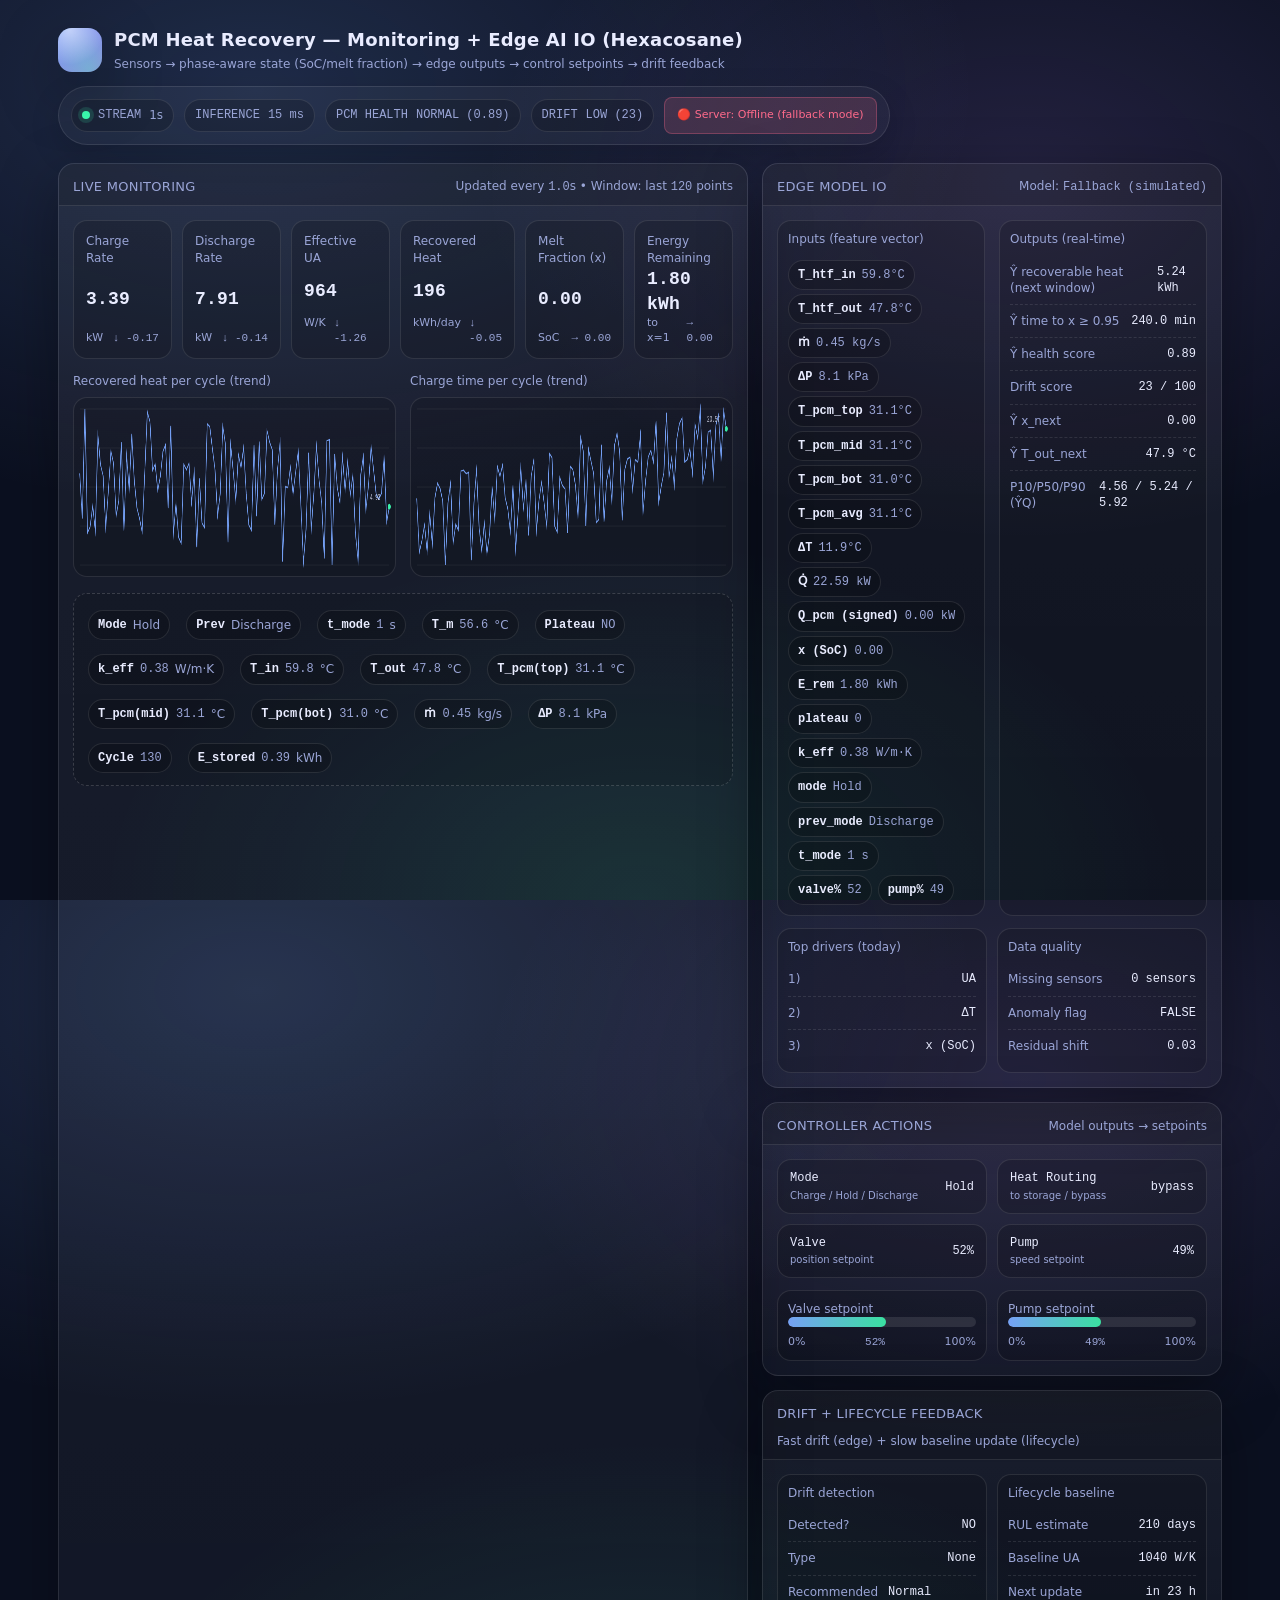
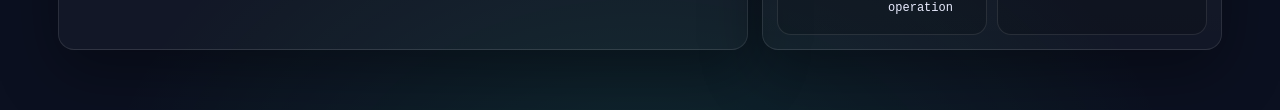
==== index.html @ 8e8ad0b4 "Fix bugs" ====
<!doctype html>
<html lang="en">
<head>
  <meta charset="utf-8" />
  <meta name="viewport" content="width=device-width,initial-scale=1" />
  <title>PCM Heat Recovery — Monitoring + Edge AI IO (Hexacosane)</title>
  <style>
    :root{
      --bg:#0b1020;
      --panel:#0f1733;
      --text:#e9ecff;
      --muted:#9aa5d6;
      --line:rgba(255,255,255,.10);
      --ok:#3cffb2;
      --warn:#ffd36a;
      --bad:#ff6a8b;
      --shadow:0 20px 60px rgba(0,0,0,.35);
      --radius:16px;
      --mono: ui-monospace, SFMono-Regular, Menlo, Monaco, Consolas, "Liberation Mono","Courier New", monospace;
      --sans: ui-sans-serif, system-ui, -apple-system, Segoe UI, Roboto, "Helvetica Neue", Arial, "Noto Sans", "Apple Color Emoji","Segoe UI Emoji";
    }
    *{box-sizing:border-box}
    html,body{height:100%}
    body{
      margin:0;
      font-family:var(--sans);
      background: radial-gradient(1200px 700px at 20% 10%, rgba(122,167,255,.18), transparent 60%),
                  radial-gradient(900px 600px at 80% 20%, rgba(181,139,255,.14), transparent 60%),
                  radial-gradient(900px 600px at 50% 100%, rgba(60,255,178,.10), transparent 60%),
                  var(--bg);
      color:var(--text);
      line-height:1.35;
    }
    .wrap{max-width:1200px;margin:0 auto;padding:28px 18px 60px}
    .topbar{
      display:flex;align-items:center;justify-content:space-between;gap:14px;flex-wrap:wrap;
      margin-bottom:18px;
    }
    .brand{display:flex;align-items:center;gap:12px}
    .logo{
      width:44px;height:44px;border-radius:14px;
      background: linear-gradient(145deg, rgba(122,167,255,.95), rgba(181,139,255,.85));
      box-shadow: var(--shadow);
      position:relative;overflow:hidden;
    }
    .logo:before{
      content:"";
      position:absolute;inset:-40%;
      background: radial-gradient(circle at 30% 30%, rgba(255,255,255,.55), transparent 45%),
                  radial-gradient(circle at 70% 70%, rgba(60,255,178,.35), transparent 55%);
      transform:rotate(18deg);
    }
    h1{margin:0;font-size:18px;letter-spacing:.2px}
    .subtitle{margin-top:3px;color:var(--muted);font-size:12px}
    .statusRow{
      display:flex;gap:10px;align-items:center;flex-wrap:wrap;
      background: rgba(255,255,255,.04);
      border:1px solid var(--line);
      border-radius:999px;
      padding:10px 12px;
      box-shadow: 0 10px 30px rgba(0,0,0,.15);
    }
    .pill{
      display:flex;align-items:center;gap:8px;
      padding:7px 10px;border-radius:999px;
      border:1px solid var(--line);
      background: rgba(0,0,0,.18);
      font-size:12px;color:var(--muted);
      white-space:nowrap;
    }
    .dot{width:8px;height:8px;border-radius:999px;background:var(--ok);box-shadow:0 0 0 4px rgba(60,255,178,.15)}
    .dot.warn{background:var(--warn);box-shadow:0 0 0 4px rgba(255,211,106,.15)}
    .dot.bad{background:var(--bad);box-shadow:0 0 0 4px rgba(255,106,139,.16)}
    .mono{font-family:var(--mono)}
    .grid{display:grid;grid-template-columns:1.2fr .8fr;gap:14px}
    @media (max-width:980px){.grid{grid-template-columns:1fr}}
    .card{
      border:1px solid var(--line);
      background: linear-gradient(180deg, rgba(255,255,255,.06), rgba(255,255,255,.03));
      border-radius: var(--radius);
      box-shadow: var(--shadow);
      overflow:hidden;
    }
    .cardHead{
      padding:14px 14px 10px;
      display:flex;justify-content:space-between;align-items:flex-end;gap:10px;flex-wrap:wrap;
      border-bottom:1px solid var(--line);
      background: rgba(0,0,0,.14);
    }
    .cardTitle{
      font-size:13px;color:var(--muted);letter-spacing:.3px;text-transform:uppercase;
    }
    .cardBody{padding:14px}
    .kpis{
      display:grid;
      grid-template-columns:repeat(6,1fr);
      gap:10px;
    }
    @media (max-width:1100px){
      .kpis{grid-template-columns:repeat(3,1fr)}
    }
    @media (max-width:560px){
      .kpis{grid-template-columns:repeat(2,1fr)}
    }
    .kpi{
      border:1px solid var(--line);
      background: rgba(0,0,0,.16);
      border-radius:14px;
      padding:12px;
      min-height:78px;
      display:flex;flex-direction:column;justify-content:space-between;
    }
    .kpi .label{font-size:12px;color:var(--muted)}
    .kpi .value{font-size:18px;font-weight:700;letter-spacing:.2px}
    .kpi .meta{font-size:11px;color:var(--muted);display:flex;justify-content:space-between;gap:8px}
    .row2{display:grid;grid-template-columns:1fr 1fr;gap:14px;margin-top:14px}
    @media (max-width:980px){.row2{grid-template-columns:1fr}}
    .rightCol{display:grid;gap:14px}
    .ioGrid{display:grid;grid-template-columns:1fr 1fr;gap:14px}
    @media (max-width:980px){.ioGrid{grid-template-columns:1fr}}
    .tag{
      display:inline-flex;align-items:center;gap:6px;
      padding:6px 9px;border-radius:999px;
      border:1px solid rgba(255,255,255,.10);
      background: rgba(0,0,0,.18);
      color:var(--muted);
      font-size:12px;
      margin:4px 6px 0 0;
      white-space:nowrap;
    }
    .tag b{color:var(--text);font-weight:700}
    .barWrap{
      border:1px solid rgba(255,255,255,.10);
      background: rgba(0,0,0,.16);
      border-radius:14px;
      padding:10px;
    }
    .mini{font-size:12px;color:var(--muted)}
    .kv{
      display:flex;justify-content:space-between;gap:10px;
      padding:8px 0;border-bottom:1px dashed rgba(255,255,255,.10);
      font-size:12px;
    }
    .kv:last-child{border-bottom:none}
    .kv .k{color:var(--muted)}
    .kv .v{font-family:var(--mono)}
    .actions{display:grid;grid-template-columns:repeat(2,1fr);gap:10px}
    .btn{
      display:flex;align-items:center;justify-content:space-between;gap:10px;
      padding:10px 12px;
      border-radius:14px;
      border:1px solid var(--line);
      background: rgba(0,0,0,.18);
      color:var(--text);
      font-size:12px;
      cursor:pointer;
      user-select:none;
      transition: transform .08s ease, border-color .08s ease, background .08s ease;
    }
    .btn:hover{transform: translateY(-1px); border-color: rgba(255,255,255,.16); background: rgba(255,255,255,.04)}
    .btn small{color:var(--muted)}
    .split{display:grid;grid-template-columns:1fr 1fr;gap:10px}
    .bar{
      height:10px;border-radius:999px;
      background: rgba(255,255,255,.10);
      overflow:hidden;
      position:relative;
    }
    .bar > i{
      display:block;height:100%;
      width:50%;
      background: linear-gradient(90deg, rgba(122,167,255,.95), rgba(60,255,178,.85));
      border-radius:999px;
    }
    .barMeta{
      display:flex;justify-content:space-between;gap:8px;
      margin-top:8px;
      font-size:11px;color:var(--muted);
    }
    canvas{
      width:100%;
      height:180px;
      display:block;
      border-radius:14px;
      border:1px solid rgba(255,255,255,.10);
      background: rgba(0,0,0,.14);
    }
    .footerNote{
      margin-top:16px;color:rgba(233,236,255,.75);font-size:12px;
      border:1px dashed rgba(255,255,255,.16);
      background: rgba(0,0,0,.10);
      padding:12px 14px;border-radius:14px;
    }
    .serverStatus {
      padding: 10px 12px;
      border-radius: 8px;
      border: 1px solid var(--line);
      background: rgba(0,0,0,.18);
      font-size: 11px;
      color: var(--muted);
    }
    .serverStatus.offline { background: rgba(255,106,139,.15); border-color: rgba(255,106,139,.3); color: var(--bad); }
    .serverStatus.online { background: rgba(60,255,178,.15); border-color: rgba(60,255,178,.3); color: var(--ok); }
  </style>
</head>
<body>
  <div class="wrap">

    <div class="topbar">
      <div class="brand">
        <div class="logo" aria-hidden="true"></div>
        <div>
          <h1>PCM Heat Recovery — Monitoring + Edge AI IO (Hexacosane)</h1>
          <div class="subtitle">Sensors → phase-aware state (SoC/melt fraction) → edge outputs → control setpoints → drift feedback</div>
        </div>
      </div>

      <div class="statusRow" role="status" aria-live="polite">
        <div class="pill"><span id="hbDot" class="dot"></span><span class="mono">STREAM</span> <span id="hbText">1s</span></div>
        <div class="pill"><span class="mono">INFERENCE</span> <span id="latency" class="mono">—</span></div>
        <div class="pill"><span class="mono">PCM HEALTH</span> <span id="healthLabel" class="mono">—</span></div>
        <div class="pill"><span class="mono">DRIFT</span> <span id="driftLabel" class="mono">—</span></div>
        <div id="serverStatusPill" class="serverStatus offline">🔴 Server: Offline</div>
      </div>
    </div>

    <div class="grid">

      <!-- LEFT -->
      <div class="card">
        <div class="cardHead">
          <div><div class="cardTitle">Live Monitoring</div></div>
          <div class="mini">Updated every <span class="mono" id="tick">1.0</span>s • Window: last <span class="mono" id="windowN">120</span> points</div>
        </div>

        <div class="cardBody">
          <div class="kpis">
            <div class="kpi">
              <div class="label">Charge Rate</div>
              <div class="value"><span id="chargeRate" class="mono">—</span></div>
              <div class="meta"><span>kW</span><span id="chargeTrend" class="mono">—</span></div>
            </div>
            <div class="kpi">
              <div class="label">Discharge Rate</div>
              <div class="value"><span id="dischargeRate" class="mono">—</span></div>
              <div class="meta"><span>kW</span><span id="dischargeTrend" class="mono">—</span></div>
            </div>
            <div class="kpi">
              <div class="label">Effective UA</div>
              <div class="value"><span id="ua" class="mono">—</span></div>
              <div class="meta"><span>W/K</span><span id="uaTrend" class="mono">—</span></div>
            </div>
            <div class="kpi">
              <div class="label">Recovered Heat</div>
              <div class="value"><span id="recovered" class="mono">—</span></div>
              <div class="meta"><span>kWh/day</span><span id="recTrend" class="mono">—</span></div>
            </div>
            <div class="kpi">
              <div class="label">Melt Fraction (x)</div>
              <div class="value"><span id="meltFrac" class="mono">—</span></div>
              <div class="meta"><span>SoC</span><span id="xTrend" class="mono">—</span></div>
            </div>
            <div class="kpi">
              <div class="label">Energy Remaining</div>
              <div class="value"><span id="Erem" class="mono">—</span></div>
              <div class="meta"><span>to x=1</span><span id="EremTrend" class="mono">—</span></div>
            </div>
          </div>

          <div class="row2">
            <div>
              <div class="mini" style="margin-bottom:8px;">Recovered heat per cycle (trend)</div>
              <canvas id="chartRecovered" width="900" height="260"></canvas>
            </div>
            <div>
              <div class="mini" style="margin-bottom:8px;">Charge time per cycle (trend)</div>
              <canvas id="chartChargeTime" width="900" height="260"></canvas>
            </div>
          </div>

          <div class="footerNote">
            <div style="display:flex;gap:10px;flex-wrap:wrap;align-items:center;">
              <span class="tag"><b class="mono">Mode</b> <span id="mode">Charge</span></span>
              <span class="tag"><b class="mono">Prev</b> <span id="prevMode">—</span></span>
              <span class="tag"><b class="mono">t_mode</b> <span id="timeInMode" class="mono">—</span>s</span>

              <span class="tag"><b class="mono">T_m</b> <span id="Tm" class="mono">56.6</span>°C</span>
              <span class="tag"><b class="mono">Plateau</b> <span id="plateau" class="mono">—</span></span>
              <span class="tag"><b class="mono">k_eff</b> <span id="keff" class="mono">—</span> W/m·K</span>

              <span class="tag"><b class="mono">T_in</b> <span id="Tin" class="mono">—</span>°C</span>
              <span class="tag"><b class="mono">T_out</b> <span id="Tout" class="mono">—</span>°C</span>
              <span class="tag"><b class="mono">T_pcm(top)</b> <span id="TpcmTop" class="mono">—</span>°C</span>
              <span class="tag"><b class="mono">T_pcm(mid)</b> <span id="TpcmMid" class="mono">—</span>°C</span>
              <span class="tag"><b class="mono">T_pcm(bot)</b> <span id="TpcmBot" class="mono">—</span>°C</span>
              <span class="tag"><b class="mono">ṁ</b> <span id="flow" class="mono">—</span> kg/s</span>
              <span class="tag"><b class="mono">ΔP</b> <span id="dp" class="mono">—</span> kPa</span>
              <span class="tag"><b class="mono">Cycle</b> <span id="cycle" class="mono">—</span></span>
              <span class="tag"><b class="mono">E_stored</b> <span id="Estored" class="mono">—</span> kWh</span>
            </div>
          </div>
        </div>
      </div>

      <!-- RIGHT -->
      <div class="rightCol">

        <div class="card">
          <div class="cardHead">
            <div class="cardTitle">Edge Model IO</div>
            <div class="mini">Model: <span class="mono" id="modelName">Loading...</span></div>
          </div>

          <div class="cardBody">
            <div class="ioGrid">
              <div class="barWrap">
                <div class="mini" style="margin-bottom:8px;">Inputs (feature vector)</div>
                <div id="featureTags"></div>
              </div>

              <div class="barWrap">
                <div class="mini" style="margin-bottom:8px;">Outputs (real-time)</div>
                <div class="kv"><span class="k">Ŷ recoverable heat (next window)</span><span id="yQ" class="v">—</span></div>
                <div class="kv"><span class="k">Ŷ time to x ≥ 0.95</span><span id="yTcharge" class="v">—</span></div>
                <div class="kv"><span class="k">Ŷ health score</span><span id="yHealth" class="v">—</span></div>
                <div class="kv"><span class="k">Drift score</span><span id="driftScore" class="v">—</span></div>
                <div class="kv"><span class="k">Ŷ x_next</span><span id="xNext" class="v">—</span></div>
                <div class="kv"><span class="k">Ŷ T_out_next</span><span id="ToutNext" class="v">—</span></div>
                <div class="kv"><span class="k">P10/P50/P90 (ŶQ)</span><span id="qBands" class="v">—</span></div>
              </div>
            </div>

            <div style="margin-top:12px" class="split">
              <div class="barWrap">
                <div class="mini" style="margin-bottom:8px;">Top drivers (today)</div>
                <div class="kv"><span class="k">1)</span><span id="imp1" class="v">—</span></div>
                <div class="kv"><span class="k">2)</span><span id="imp2" class="v">—</span></div>
                <div class="kv"><span class="k">3)</span><span id="imp3" class="v">—</span></div>
              </div>
              <div class="barWrap">
                <div class="mini" style="margin-bottom:8px;">Data quality</div>
                <div class="kv"><span class="k">Missing sensors</span><span id="missing" class="v">—</span></div>
                <div class="kv"><span class="k">Anomaly flag</span><span id="anomaly" class="v">—</span></div>
                <div class="kv"><span class="k">Residual shift</span><span id="resShift" class="v">—</span></div>
              </div>
            </div>
          </div>
        </div>

        <div class="card">
          <div class="cardHead">
            <div class="cardTitle">Controller Actions</div>
            <div class="mini">Model outputs → setpoints</div>
          </div>
          <div class="cardBody">
            <div class="actions">
              <div class="btn" id="btnMode">
                <div><div class="mono">Mode</div><small>Charge / Hold / Discharge</small></div>
                <div class="mono" id="modeBtnVal">Charge</div>
              </div>
              <div class="btn" id="btnRoute">
                <div><div class="mono">Heat Routing</div><small>to storage / bypass</small></div>
                <div class="mono" id="routeVal">to_storage</div>
              </div>
              <div class="btn" id="btnValve">
                <div><div class="mono">Valve</div><small>position setpoint</small></div>
                <div class="mono" id="valveVal">—</div>
              </div>
              <div class="btn" id="btnPump">
                <div><div class="mono">Pump</div><small>speed setpoint</small></div>
                <div class="mono" id="pumpVal">—</div>
              </div>
            </div>

            <div style="margin-top:12px" class="split">
              <div class="barWrap">
                <div class="mini">Valve setpoint</div>
                <div class="bar" aria-label="Valve setpoint"><i id="valveBar"></i></div>
                <div class="barMeta"><span>0%</span><span class="mono" id="valvePct">—</span><span>100%</span></div>
              </div>
              <div class="barWrap">
                <div class="mini">Pump setpoint</div>
                <div class="bar" aria-label="Pump setpoint"><i id="pumpBar"></i></div>
                <div class="barMeta"><span>0%</span><span class="mono" id="pumpPct">—</span><span>100%</span></div>
              </div>
            </div>
          </div>
        </div>

        <div class="card">
          <div class="cardHead">
            <div class="cardTitle">Drift + Lifecycle Feedback</div>
            <div class="mini">Fast drift (edge) + slow baseline update (lifecycle)</div>
          </div>
          <div class="cardBody">
            <div class="split">
              <div class="barWrap">
                <div class="mini" style="margin-bottom:8px;">Drift detection</div>
                <div class="kv"><span class="k">Detected?</span><span id="driftYesNo" class="v">—</span></div>
                <div class="kv"><span class="k">Type</span><span id="driftType" class="v">—</span></div>
                <div class="kv"><span class="k">Recommended</span><span id="driftRec" class="v">—</span></div>
              </div>
              <div class="barWrap">
                <div class="mini" style="margin-bottom:8px;">Lifecycle baseline</div>
                <div class="kv"><span class="k">RUL estimate</span><span id="rul" class="v">—</span></div>
                <div class="kv"><span class="k">Baseline UA</span><span id="uaBase" class="v">—</span></div>
                <div class="kv"><span class="k">Next update</span><span id="nextUpdate" class="v">—</span></div>
              </div>
            </div>
          </div>
        </div>

      </div>

    </div>
  </div>

  <script>
    const $ = (id) => document.getElementById(id);
    const clamp = (x,a,b)=>Math.max(a,Math.min(b,x));
    const fmt = (x, d=2) => (Number.isFinite(x) ? x.toFixed(d) : "—");
    const pick = (arr)=>arr[Math.floor(Math.random()*arr.length)];

    // =========================================================================
    // ML SERVER CONFIGURATION
    // =========================================================================
  const ML_SERVER = {
  url: "https://heathackers.onrender.com",
  endpoint: "/predict",
  timeout: 5000,
  online: false,
  modelName: "RandomForest"
};


    let FEATURE_ORDER = null;

    async function loadFeatureOrder(){
    const r = await fetch(`${ML_SERVER.url}/config`);
    if(!r.ok) throw new Error(`Config HTTP ${r.status}`);
    const cfg = await r.json();
    FEATURE_ORDER = cfg.feature_order;   
    // optional: store model name
    if(cfg.model_type) ML_SERVER.modelName = cfg.model_type;
    return FEATURE_ORDER;
  }


    // =========================================================================
    // HEXACOSANE CONSTANTS & STATE
    // =========================================================================
    const PCM = {
      Tm_C: 56.6,
      L_kJkg: 166.6,
      Cp_s_kJkgK: 1.80,
      Cp_l_kJkgK: 2.37,
      rho_kgm3: 779,
      k_s: 0.38,
      k_l: 0.26,
      Tref_C: 25.0
    };

    const PCM_VOLUME_M3 = 0.05;
    const PCM_MASS_KG = PCM_VOLUME_M3 * PCM.rho_kgm3;

    let E_stored_kJ = 0;
    let lastPrediction = null;

    const N = 120;
    const bufRecovered = [];
    const bufChargeTime = [];
    const bufX = [];
    const bufErem = [];
    const WINDOW_SEC = 60;

    const state = {
      t: 0,
      dt: 1.0,
      cycle: 128,
      mode: "Charge",
      prevMode: "Charge",
      timeInMode: 0,
      route: "to_storage",

      // raw sensors
      Tin: 52,
      Tout: 44,
      flow: 0.42,
      dp: 7.2,

      TpcmTop: 47,
      TpcmMid: 47,
      TpcmBot: 47,

      // monitoring
      chargeRate: 18,
      dischargeRate: 14,
      UA: 980,
      recoveredDay: 142,
      chargeTime: 21.5,
      recPerCycle: 4.2,

      // lifecycle
      UA_base: 1040,
      RUL_days: 210,

      // control
      valve: 62,
      pump: 58
    };

    let degradation = 0.0;

    // =========================================================================
    // PROCESS SIMULATION
    // =========================================================================
    function stepProcess(){
      state.t += state.dt;
      state.timeInMode += state.dt;

      if(state.t % 60 === 0){
        state.prevMode = state.mode;
        state.mode = pick(["Charge","Charge","Charge","Hold","Discharge"]);
        state.route = (state.mode==="Hold") ? "bypass" : "to_storage";
        state.timeInMode = 0;
        state.cycle += 1;
      }

      degradation += 0.0008 + (Math.random()<0.02 ? 0.01 : 0);
      degradation = clamp(degradation, 0, 0.85);

      const ambient = 28 + 1.2*Math.sin(state.t/90);
      const load = 0.6 + 0.25*Math.sin(state.t/40) + 0.08*(Math.random()-0.5);

      state.flow = clamp(0.35 + 0.15*load + 0.03*(Math.random()-0.5), 0.2, 0.75);
      state.dp = clamp(6.5 + 9.0*degradation + 2.0*(Math.random()-0.5), 4, 22);

      const UA_true = clamp(state.UA_base*(1 - 0.55*degradation) + 30*(Math.random()-0.5), 320, 1200);
      state.UA = UA_true;

      const heatIn = 55 + 7*load;
      const effectiveness = clamp((UA_true/1200) * (0.55 + 0.35*(state.flow/0.7)), 0.15, 0.92);

      state.Tin  = clamp(heatIn + 0.7*(Math.random()-0.5), 35, 72);
      state.Tout = clamp(state.Tin - (6 + 10*effectiveness) + 0.8*(Math.random()-0.5), 20, state.Tin-0.3);

      const targetTop = (state.mode==="Charge") ? (state.Tin - 1.2) :
                        (state.mode==="Discharge") ? (state.Tout + 2.0) :
                        ambient;

      const targetBot = (state.mode==="Charge") ? (state.Tin - 3.2) :
                        (state.mode==="Discharge") ? (state.Tout + 3.0) :
                        ambient;

      const targetMid = 0.5*(targetTop + targetBot);
      const strat = 0.10 + 0.06*(Math.random());

      state.TpcmTop = clamp(state.TpcmTop + strat*(targetTop - state.TpcmTop) + 0.10*(Math.random()-0.5), ambient, 65);
      state.TpcmMid = clamp(state.TpcmMid + (strat*0.9)*(targetMid - state.TpcmMid) + 0.10*(Math.random()-0.5), ambient, 65);
      state.TpcmBot = clamp(state.TpcmBot + (strat*0.8)*(targetBot - state.TpcmBot) + 0.10*(Math.random()-0.5), ambient, 65);

      const dT = state.Tin - state.Tout;
      const Qdot = state.flow * 4.18 * dT;
      const modeSign = (state.mode==="Charge") ? +1 : (state.mode==="Discharge") ? -1 : 0;
      const Qpcm_kW = modeSign * Qdot * (state.route==="to_storage" ? 1 : 0.15);
      const Qloss_kW = 0.00008 * E_stored_kJ;

      E_stored_kJ += (Qpcm_kW - Qloss_kW) * state.dt;
      E_stored_kJ = Math.max(0, E_stored_kJ);

      const Esens_s_kJ = PCM_MASS_KG * PCM.Cp_s_kJkgK * (PCM.Tm_C - PCM.Tref_C);
      const Efull_kJ = Esens_s_kJ + PCM_MASS_KG * PCM.L_kJkg;
      E_stored_kJ = clamp(E_stored_kJ, 0, Efull_kJ);

      const chargeBias = (state.mode==="Charge") ? 1 : (state.mode==="Discharge") ? 0.65 : 0.15;
      state.chargeRate = clamp(Qdot * chargeBias, 0, 40);
      state.dischargeRate = clamp(Qdot * (state.mode==="Discharge" ? 1 : 0.35), 0, 40);

      state.chargeTime = clamp(18 + 18*degradation + 2.5*(Math.random()-0.5), 12, 60);
      state.recPerCycle = clamp(5.1*(1 - 0.35*degradation) + 0.6*(Math.random()-0.5), 1.0, 6.0);
      state.recoveredDay = clamp(120 + 70*(1 - 0.25*degradation) + 8*Math.sin(state.t/75), 60, 220);

      bufRecovered.push(state.recPerCycle);
      bufChargeTime.push(state.chargeTime);
      if(bufRecovered.length > N) bufRecovered.shift();
      if(bufChargeTime.length > N) bufChargeTime.shift();

      let x = (E_stored_kJ - Esens_s_kJ) / (PCM_MASS_KG * PCM.L_kJkg);
      x = clamp(x, 0, 1);

      const Erem_kJ = PCM_MASS_KG * PCM.L_kJkg * (1 - x);
      const Erem_kWh = Erem_kJ / 3600;

      bufX.push(x);
      bufErem.push(Erem_kWh);
      if(bufX.length > N) bufX.shift();
      if(bufErem.length > N) bufErem.shift();
    }

    // =========================================================================
    // BUILD FEATURE VECTOR (NAMED)
    // =========================================================================
    function buildFeatureVector(){
      const TpcmAvg = (state.TpcmTop + state.TpcmMid + state.TpcmBot) / 3;
      const dT = state.Tin - state.Tout;
      const Qdot = state.flow * 4.18 * dT;
      const modeSign = (state.mode==="Charge") ? +1 : (state.mode==="Discharge") ? -1 : 0;
      const Qpcm_kW = modeSign * Qdot * (state.route==="to_storage" ? 1 : 0.15);

      const Esens_s_kJ = PCM_MASS_KG * PCM.Cp_s_kJkgK * (PCM.Tm_C - PCM.Tref_C);
      let x = (E_stored_kJ - Esens_s_kJ) / (PCM_MASS_KG * PCM.L_kJkg);
      x = clamp(x, 0, 1);

      const Erem_kJ = PCM_MASS_KG * PCM.L_kJkg * (1 - x);
      const Erem_kWh = Erem_kJ / 3600;

      const plateauFlag = Math.abs(TpcmAvg - PCM.Tm_C) < 0.6 ? 1.0 : 0.0;
      const keff = x*PCM.k_l + (1-x)*PCM.k_s;

      // NOTE: Qdot_lag* here are still mocky because original sim doesn't store Qdot history.
      // If you want them physically correct, add a bufQdot[] and use it.
      const features = {
        Tin: state.Tin,
        Tout: state.Tout,
        mdot: state.flow,
        dp: state.dp,
        Tpcm_top: state.TpcmTop,
        Tpcm_mid: state.TpcmMid,
        Tpcm_bot: state.TpcmBot,
        Tpcm_avg: TpcmAvg,
        dT: dT,
        Qdot: Qdot,
        Qpcm_signed: Qpcm_kW,
        melt_fraction_x: x,
        Erem_kWh: Erem_kWh,
        plateauFlag: plateauFlag,
        keff: keff,
        mode_charge: (state.mode === "Charge") ? 1.0 : 0.0,
        mode_discharge: (state.mode === "Discharge") ? 1.0 : 0.0,
        mode_hold: (state.mode === "Hold") ? 1.0 : 0.0,
        prevMode_charge: (state.prevMode === "Charge") ? 1.0 : 0.0,
        prevMode_discharge: (state.prevMode === "Discharge") ? 1.0 : 0.0,
        prevMode_hold: (state.prevMode === "Hold") ? 1.0 : 0.0,
        timeInMode: state.timeInMode,
        valvePct: state.valve,
        pumpPct: state.pump,
        bypassFrac: (state.route === "bypass") ? 0.9 : 0.1,
        Qdot_lag1: bufRecovered.length >= 1 ? bufRecovered[bufRecovered.length-1]*0.5 : 0,
        Qdot_lag2: bufRecovered.length >= 2 ? bufRecovered[bufRecovered.length-2]*0.5 : 0,
        Qdot_lag3: bufRecovered.length >= 3 ? bufRecovered[bufRecovered.length-3]*0.5 : 0,
        melt_fraction_x_lag1: bufX.length >= 1 ? bufX[bufX.length-1] : 0,
        melt_fraction_x_lag2: bufX.length >= 2 ? bufX[bufX.length-2] : 0,
        melt_fraction_x_lag3: bufX.length >= 3 ? bufX[bufX.length-3] : 0,
        Tin_lag1: state.Tin + (Math.random()-0.5)*0.5,
        Tin_lag2: state.Tin + (Math.random()-0.5)*1.0,
        Tin_lag3: state.Tin + (Math.random()-0.5)*1.5,
        TpcmAvg_lag1: TpcmAvg + (Math.random()-0.5)*0.3,
        TpcmAvg_lag2: TpcmAvg + (Math.random()-0.5)*0.6,
        TpcmAvg_lag3: TpcmAvg + (Math.random()-0.5)*0.9,
      };

      return features;
    }

    // =========================================================================
    // SERVER CALLS
    // =========================================================================
    async function callMLServer(){
      if(!ML_SERVER.online) return null;

      try {
        if(!FEATURE_ORDER) await loadFeatureOrder();

        const named = buildFeatureVector();

        const response = await Promise.race([
          fetch(`${ML_SERVER.url}${ML_SERVER.endpoint}`, {
            method: 'POST',
            headers: { 'Content-Type': 'application/json' },
            body: JSON.stringify(named) // ✅ send named features, matches PredictRequest
          }),
          new Promise((_, reject) => setTimeout(() => reject(new Error('Timeout')), ML_SERVER.timeout))
        ]);

        if(!response.ok) throw new Error(`HTTP ${response.status}`);
        return await response.json();

      } catch(err) {
        console.warn('ML Server error:', err.message);
        return null;
      }
    }


    async function checkServerHealth(){
      try {
        const response = await Promise.race([
          fetch(`${ML_SERVER.url}/health`),
          new Promise((_, reject) => setTimeout(() => reject(new Error('Timeout')), 2000))
        ]);

        if(response.ok) {
          const data = await response.json();
          ML_SERVER.online = true;
          ML_SERVER.modelName = data.model || 'unknown'; 
          updateServerStatus(true);
          return true;
        }
      } catch(err) {
        ML_SERVER.online = false;
        updateServerStatus(false);
      }
      return false;
    }

    function updateServerStatus(online){
      const pill = $("serverStatusPill");
      const modelEl = $("modelName");

      if(online) {
        pill.className = "serverStatus online";
        pill.textContent = `🟢 Server: Online (${ML_SERVER.modelName})`;
        modelEl.textContent = ML_SERVER.modelName;
      } else {
        pill.className = "serverStatus offline";
        pill.textContent = "🔴 Server: Offline (fallback mode)";
        modelEl.textContent = "Fallback (simulated)";
      }
    }

    // =========================================================================
    // EDGE MODEL FALLBACK (LOCAL)
    // =========================================================================
    function edgeModelInferLocal(){
      const dT = state.Tin - state.Tout;
      const Qdot = state.flow * 4.18 * dT;
      const modeSign = (state.mode==="Charge") ? +1 : (state.mode==="Discharge") ? -1 : 0;
      const Qpcm_kW = modeSign * Qdot * (state.route==="to_storage" ? 1 : 0.15);

      const Esens_s_kJ = PCM_MASS_KG * PCM.Cp_s_kJkgK * (PCM.Tm_C - PCM.Tref_C);
      let x = (E_stored_kJ - Esens_s_kJ) / (PCM_MASS_KG * PCM.L_kJkg);
      x = clamp(x, 0, 1);

      const Erem_kJ = PCM_MASS_KG * PCM.L_kJkg * (1 - x);
      const Erem_kWh = Erem_kJ / 3600;

      const TpcmAvg = (state.TpcmTop + state.TpcmMid + state.TpcmBot) / 3;
      const plateauFlag = Math.abs(TpcmAvg - PCM.Tm_C) < 0.6;
      const keff = x*PCM.k_l + (1-x)*PCM.k_s;

      const w = Math.min(60, bufChargeTime.length);
      const avgChargeTime = bufChargeTime.slice(-w).reduce((a,b)=>a+b,0) / Math.max(1,w);
      const avgRec = bufRecovered.slice(-w).reduce((a,b)=>a+b,0) / Math.max(1,w);

      const yQ = clamp(0.50*Math.max(Qpcm_kW,0) + 0.75*avgRec + 0.02*(state.UA/10) - 3.8*degradation, 0, 30);

      const target = 0.95;
      const xGap = Math.max(0, target - x);
      const chargePower_kW = Math.max(Qpcm_kW, 0.05);
      const kWhNeeded = (PCM_MASS_KG * PCM.L_kJkg * xGap) / 3600;
      const yTcharge_min = clamp((kWhNeeded / chargePower_kW) * 60, 0, 240);

      const yHealth = clamp(1.02 - 0.9*degradation - (state.dp-6)/80, 0.05, 0.99);

      const sigma = clamp((1 - yHealth) * 3.0 + (plateauFlag ? 0.8 : 0.2), 0.4, 4.0);
      const p10 = clamp(yQ - 1.28*sigma, 0, 30);
      const p50 = yQ;
      const p90 = clamp(yQ + 1.28*sigma, 0, 30);

      const residualShift = clamp((avgChargeTime - 22)/25 + (state.UA_base - state.UA)/600, -0.4, 1.4);
      const driftScore = clamp(100*(0.15 + 0.65*degradation + 0.20*clamp(residualShift,0,1)), 0, 100);

      const driftDetected = driftScore > 55;
      let driftType = "None";
      if(driftDetected) driftType = (state.dp > 14) ? "Fouling-like" : "Degradation-like";

      let rec = "Normal operation";
      if(driftScore > 55 && driftScore <= 75) rec = "Self-adjust: soften charge rate";
      if(driftScore > 75) rec = "Inspect + clean / service soon";

      const dxdt = Qpcm_kW / (PCM_MASS_KG * PCM.L_kJkg);
      const x_next = clamp(x + dxdt * WINDOW_SEC, 0, 1);
      const Tout_next = clamp(state.Tout + 0.35*(state.Tin - state.Tout)*(state.route==="to_storage" ? 0.15 : 0.05) + (Math.random()-0.5)*0.3, 10, 80);

      const missing = Math.random() < 0.03 ? 1 : 0;
      const anomaly = (state.dp > 18 && Math.random()<0.25) || (Math.random()<0.02);

      let valve = clamp(55 + 18*(yQ/30) - 25*(driftScore/100), 10, 95);
      let pump  = clamp(50 + 20*(yQ/30) - 18*(driftScore/100), 10, 95);

      let mode = state.mode;
      if(driftScore > 70 && state.mode==="Charge") mode = "Hold";
      if(yQ < 4 && state.mode==="Charge") mode = "Hold";
      if(state.mode==="Discharge" && yHealth < 0.25) mode = "Hold";
      if(x > 0.98 && state.mode==="Charge") mode = "Hold";
      if(x < 0.05 && state.mode==="Discharge") mode = "Hold";

      const route = (mode==="Hold" || yQ < 3.5) ? "bypass" : "to_storage";
      const latencyMs = clamp(6 + 22*Math.random() + 40*(1-yHealth), 6, 85);

      return {
        yQ, yTcharge_min, yHealth, driftScore, driftDetected, driftType, rec,
        x_next, Tout_next, p10, p50, p90,
        residualShift, missing, anomaly,
        valve, pump, mode, route, latencyMs,
        model_type: "fallback"
      };
    }

    // =========================================================================
    // CRITICAL FIX: MERGE SERVER OUTPUTS INTO LOCAL (SO UI NEVER BREAKS)
    // =========================================================================
    function mergeServerIntoLocal(serverPred){
      const local = edgeModelInferLocal();
      const qb = serverPred.qBands || {};

      return {
        ...local,

        // Only override these if server has them
        yQ: (serverPred.yQ ?? local.yQ),
        yTcharge_min: (serverPred.yTcharge_min ?? local.yTcharge_min),
        x_next: (serverPred.x_next ?? local.x_next),
        Tout_next: (serverPred.Tout_next ?? local.Tout_next),

        latencyMs: (serverPred.latency_ms ?? local.latencyMs),
        model_type: (serverPred.model_type ?? local.model_type),

        p10: (qb.p10 ?? local.p10),
        p50: (qb.p50 ?? local.p50),
        p90: (qb.p90 ?? local.p90)
      };
    }


    // =========================================================================
    // RENDER FUNCTIONS
    // =========================================================================
    function setHealthStatus(yHealth){
      const el = $("healthLabel");
      const hb = $("hbDot");
      let label = "NORMAL", cls = "dot";
      if(yHealth < 0.55){ label = "WATCH"; cls = "dot warn"; }
      if(yHealth < 0.30){ label = "RISK"; cls = "dot bad"; }
      el.textContent = label + " (" + fmt(yHealth,2) + ")";
      hb.className = cls;
    }

    function setDriftStatus(driftScore){
      const el = $("driftLabel");
      let label = "LOW";
      if(driftScore > 55) label = "DETECTED";
      if(driftScore > 75) label = "HIGH";
      el.textContent = label + " (" + fmt(driftScore,0) + ")";
    }

    function pctBar(elBar, elPct, x){
      const p = clamp(x,0,100);
      elBar.style.width = p + "%";
      elPct.textContent = fmt(p,0) + "%";
    }

    function trendSymbol(series){
      if(series.length < 6) return "—";
      const a = series[series.length-1];
      const b = series[series.length-6];
      const d = a - b;
      const s = d > 0.02 ? "↑" : d < -0.02 ? "↓" : "→";
      return s + " " + fmt(d,2);
    }

    function drawLineChart(canvas, data){
      const ctx = canvas.getContext("2d");
      const w = canvas.width, h = canvas.height;
      ctx.clearRect(0,0,w,h);

      const pad = 16;
      const x0 = pad, y0 = pad, x1 = w-pad, y1 = h-pad;

      let min = Infinity, max = -Infinity;
      for(const v of data){ if(v < min) min = v; if(v > max) max = v; }
      if(!Number.isFinite(min) || !Number.isFinite(max)){ min = 0; max = 1; }
      if(max - min < 1e-6){ max = min + 1; }
      const span = max - min;

      ctx.strokeStyle = "rgba(255,255,255,0.08)";
      ctx.lineWidth = 1;
      for(let i=0;i<=4;i++){
        const y = y0 + (y1-y0)*(i/4);
        ctx.beginPath(); ctx.moveTo(x0,y); ctx.lineTo(x1,y); ctx.stroke();
      }

      ctx.strokeStyle = "rgba(122,167,255,0.95)";
      ctx.lineWidth = 2;
      ctx.beginPath();
      data.forEach((v,i)=>{
        const x = x0 + (x1-x0)*(i/Math.max(1,data.length-1));
        const y = y1 - (y1-y0)*((v-min)/span);
        if(i===0) ctx.moveTo(x,y); else ctx.lineTo(x,y);
      });
      ctx.stroke();

      const last = data[data.length-1];
      const lx = x1;
      const ly = y1 - (y1-y0)*((last-min)/span);
      ctx.fillStyle = "rgba(60,255,178,0.95)";
      ctx.beginPath(); ctx.arc(lx,ly,4,0,Math.PI*2); ctx.fill();

      ctx.fillStyle = "rgba(233,236,255,0.85)";
      ctx.font = "12px ui-monospace, Menlo, Monaco, Consolas, 'Liberation Mono', 'Courier New', monospace";
      ctx.fillText(fmt(last,2), lx-54, ly-10);
    }

    function renderFeatureTags(f){
      const entries = [
        ["T_htf_in", fmt(f.Tin,1) + "°C"],
        ["T_htf_out", fmt(f.Tout,1) + "°C"],
        ["ṁ", fmt(f.flow,2) + " kg/s"],
        ["ΔP", fmt(f.dp,1) + " kPa"],
        ["T_pcm_top", fmt(f.TpcmTop,1) + "°C"],
        ["T_pcm_mid", fmt(f.TpcmMid,1) + "°C"],
        ["T_pcm_bot", fmt(f.TpcmBot,1) + "°C"],
        ["T_pcm_avg", fmt(f.TpcmAvg,1) + "°C"],
        ["ΔT", fmt(f.dT,1) + "°C"],
        ["Q̇", fmt(f.Qdot,2) + " kW"],
        ["Q_pcm (signed)", fmt(f.Qpcm_kW,2) + " kW"],
        ["x (SoC)", fmt(f.x,2)],
        ["E_rem", fmt(f.Erem_kWh,2) + " kWh"],
        ["plateau", f.plateauFlag ? "1" : "0"],
        ["k_eff", fmt(f.keff,2) + " W/m·K"],
        ["mode", f.mode],
        ["prev_mode", f.prevMode],
        ["t_mode", fmt(f.timeInMode,0) + " s"],
        ["valve%", fmt(f.valve,0)],
        ["pump%", fmt(f.pump,0)]
      ];

      const box = $("featureTags");
      box.innerHTML = "";
      for(const [k,v] of entries){
        const tag = document.createElement("span");
        tag.className = "tag";
        tag.innerHTML = `<b class="mono">${k}</b> <span class="mono">${v}</span>`;
        box.appendChild(tag);
      }
    }

    function renderDrivers(f){
      const candidates = [
        ["x (SoC)", Math.abs(f.x-0.5)*10],
        ["Q_pcm", Math.abs(f.Qpcm_kW)],
        ["ΔT", Math.abs(f.dT)],
        ["UA", state.UA/80],
        ["ΔP", f.dp/2],
        ["plateau", f.plateauFlag ? 2 : 0],
        ["t_mode", f.timeInMode/30]
      ].sort((a,b)=>b[1]-a[1]).slice(0,3).map(x=>x[0]);

      $("imp1").textContent = candidates[0] || "—";
      $("imp2").textContent = candidates[1] || "—";
      $("imp3").textContent = candidates[2] || "—";
    }

    function renderAll(){
      $("tick").textContent = fmt(state.dt,1);
      $("windowN").textContent = String(N);
      $("hbText").textContent = state.dt.toFixed(0) + "s";

      $("Tin").textContent = fmt(state.Tin,1);
      $("Tout").textContent = fmt(state.Tout,1);
      $("TpcmTop").textContent = fmt(state.TpcmTop,1);
      $("TpcmMid").textContent = fmt(state.TpcmMid,1);
      $("TpcmBot").textContent = fmt(state.TpcmBot,1);
      $("flow").textContent = fmt(state.flow,2);
      $("dp").textContent = fmt(state.dp,1);
      $("cycle").textContent = String(state.cycle);

      $("mode").textContent = state.mode;
      $("prevMode").textContent = state.prevMode;
      $("timeInMode").textContent = fmt(state.timeInMode,0);

      $("chargeRate").textContent = fmt(state.chargeRate,2);
      $("dischargeRate").textContent = fmt(state.dischargeRate,2);
      $("ua").textContent = fmt(state.UA,0);
      $("recovered").textContent = fmt(state.recoveredDay,0);

      drawLineChart($("chartRecovered"), bufRecovered);
      drawLineChart($("chartChargeTime"), bufChargeTime);

      // Prediction (server + local merged, or local only)
      const prediction =
        (lastPrediction && lastPrediction.model_type && lastPrediction.model_type !== "fallback")
          ? mergeServerIntoLocal(lastPrediction)
          : edgeModelInferLocal();

      const TpcmAvg = (state.TpcmTop + state.TpcmMid + state.TpcmBot) / 3;
      const dT = state.Tin - state.Tout;
      const Qdot = state.flow * 4.18 * dT;
      const modeSign = (state.mode==="Charge") ? +1 : (state.mode==="Discharge") ? -1 : 0;
      const Qpcm_kW = modeSign * Qdot * (state.route==="to_storage" ? 1 : 0.15);
      const Esens_s_kJ = PCM_MASS_KG * PCM.Cp_s_kJkgK * (PCM.Tm_C - PCM.Tref_C);
      let x = (E_stored_kJ - Esens_s_kJ) / (PCM_MASS_KG * PCM.L_kJkg);
      x = clamp(x, 0, 1);
      const Erem_kJ = PCM_MASS_KG * PCM.L_kJkg * (1 - x);
      const Erem_kWh = Erem_kJ / 3600;
      const plateauFlag = Math.abs(TpcmAvg - PCM.Tm_C) < 0.6;
      const keff = x*PCM.k_l + (1-x)*PCM.k_s;

      const f = {
        Tin: state.Tin,
        Tout: state.Tout,
        flow: state.flow,
        dp: state.dp,
        TpcmTop: state.TpcmTop,
        TpcmMid: state.TpcmMid,
        TpcmBot: state.TpcmBot,
        TpcmAvg,
        dT,
        Qdot,
        Qpcm_kW,
        x,
        Erem_kWh,
        plateauFlag,
        keff,
        mode: state.mode,
        prevMode: state.prevMode,
        timeInMode: state.timeInMode,
        valve: state.valve,
        pump: state.pump
      };

      $("latency").textContent = fmt(prediction.latencyMs,0) + " ms";

      setHealthStatus(prediction.yHealth);
      setDriftStatus(prediction.driftScore);

      $("plateau").textContent = f.plateauFlag ? "YES" : "NO";
      $("keff").textContent = fmt(f.keff,2);
      $("meltFrac").textContent = fmt(f.x,2);
      $("Erem").textContent = fmt(Erem_kWh,2) + " kWh";
      $("Estored").textContent = fmt(E_stored_kJ/3600,2);

      $("chargeTrend").textContent = trendSymbol(bufRecovered.map(x=>x*3.3));
      $("dischargeTrend").textContent = trendSymbol(bufRecovered.map(x=>x*2.7));
      $("uaTrend").textContent = trendSymbol(bufChargeTime.map(x=>-x));
      $("recTrend").textContent = trendSymbol(bufRecovered);
      $("xTrend").textContent = trendSymbol(bufX);
      $("EremTrend").textContent = trendSymbol(bufErem.map(x=>-x));

      $("yQ").textContent = fmt(prediction.yQ,2) + " kWh";
      $("yTcharge").textContent = fmt(prediction.yTcharge_min,1) + " min";
      $("yHealth").textContent = fmt(prediction.yHealth,2);
      $("driftScore").textContent = fmt(prediction.driftScore,0) + " / 100";
      $("xNext").textContent = fmt(prediction.x_next,2);
      $("ToutNext").textContent = fmt(prediction.Tout_next,1) + " °C";
      $("qBands").textContent = fmt(prediction.p10,2) + " / " + fmt(prediction.p50,2) + " / " + fmt(prediction.p90,2);

      $("driftYesNo").textContent = prediction.driftDetected ? "YES" : "NO";
      $("driftType").textContent = prediction.driftType;
      $("driftRec").textContent = prediction.rec;

      $("rul").textContent = fmt(state.RUL_days,0) + " days";
      $("uaBase").textContent = fmt(state.UA_base,0) + " W/K";
      $("nextUpdate").textContent = "in " + fmt(24 - (state.t%24),0) + " h";

      $("missing").textContent = prediction.missing ? "1 sensor" : "0 sensors";
      $("anomaly").textContent = prediction.anomaly ? "TRUE" : "FALSE";
      $("resShift").textContent = fmt(prediction.residualShift,2);

      renderFeatureTags(f);
      renderDrivers(f);

      state.valve = prediction.valve;
      state.pump = prediction.pump;

      if(prediction.mode !== state.mode){
        state.prevMode = state.mode;
        state.mode = prediction.mode;
        state.timeInMode = 0;
      }
      state.route = prediction.route;

      $("modeBtnVal").textContent = state.mode;
      $("routeVal").textContent = state.route;
      $("valveVal").textContent = fmt(state.valve,0) + "%";
      $("pumpVal").textContent = fmt(state.pump,0) + "%";

      pctBar($("valveBar"), $("valvePct"), state.valve);
      pctBar($("pumpBar"), $("pumpPct"), state.pump);
    }

    // =========================================================================
    // MAIN LOOP
    // =========================================================================
    async function mainLoop(){
      stepProcess();

      const mlPrediction = await callMLServer();
      if(mlPrediction) lastPrediction = mlPrediction;

      renderAll();
    }

    // Manual controls
    $("btnMode").addEventListener("click", ()=>{
      const order = ["Charge","Hold","Discharge"];
      const i = order.indexOf(state.mode);
      state.prevMode = state.mode;
      state.mode = order[(i+1)%order.length];
      state.timeInMode = 0;
      $("modeBtnVal").textContent = state.mode;
      $("mode").textContent = state.mode;
      $("prevMode").textContent = state.prevMode;
    });
    $("btnRoute").addEventListener("click", ()=>{
      state.route = (state.route === "to_storage") ? "bypass" : "to_storage";
      $("routeVal").textContent = state.route;
    });
    $("btnValve").addEventListener("click", ()=>{
      state.valve = clamp(state.valve + 10, 0, 100);
      $("valveVal").textContent = fmt(state.valve,0) + "%";
      pctBar($("valveBar"), $("valvePct"), state.valve);
    });
    $("btnPump").addEventListener("click", ()=>{
      state.pump = clamp(state.pump + 10, 0, 100);
      $("pumpVal").textContent = fmt(state.pump,0) + "%";
      pctBar($("pumpBar"), $("pumpPct"), state.pump);
    });

    // =========================================================================
    // INITIALIZATION
    // =========================================================================
    (async function init(){
      for(let i=0;i<N;i++){
        stepProcess();
        if(bufRecovered.length > N) bufRecovered.shift();
        if(bufChargeTime.length > N) bufChargeTime.shift();
        if(bufX.length > N) bufX.shift();
        if(bufErem.length > N) bufErem.shift();
      }

      console.log("🚀 Starting PCM Dashboard + Edge AI...");
      console.log(`📡 Checking ML server at ${ML_SERVER.url}...`);
      await checkServerHealth();

      renderAll();

      console.log("✅ Dashboard ready. Running inference loop every 1s...");
      setInterval(mainLoop, 1000);
    })();
  </script>
</body>
</html>
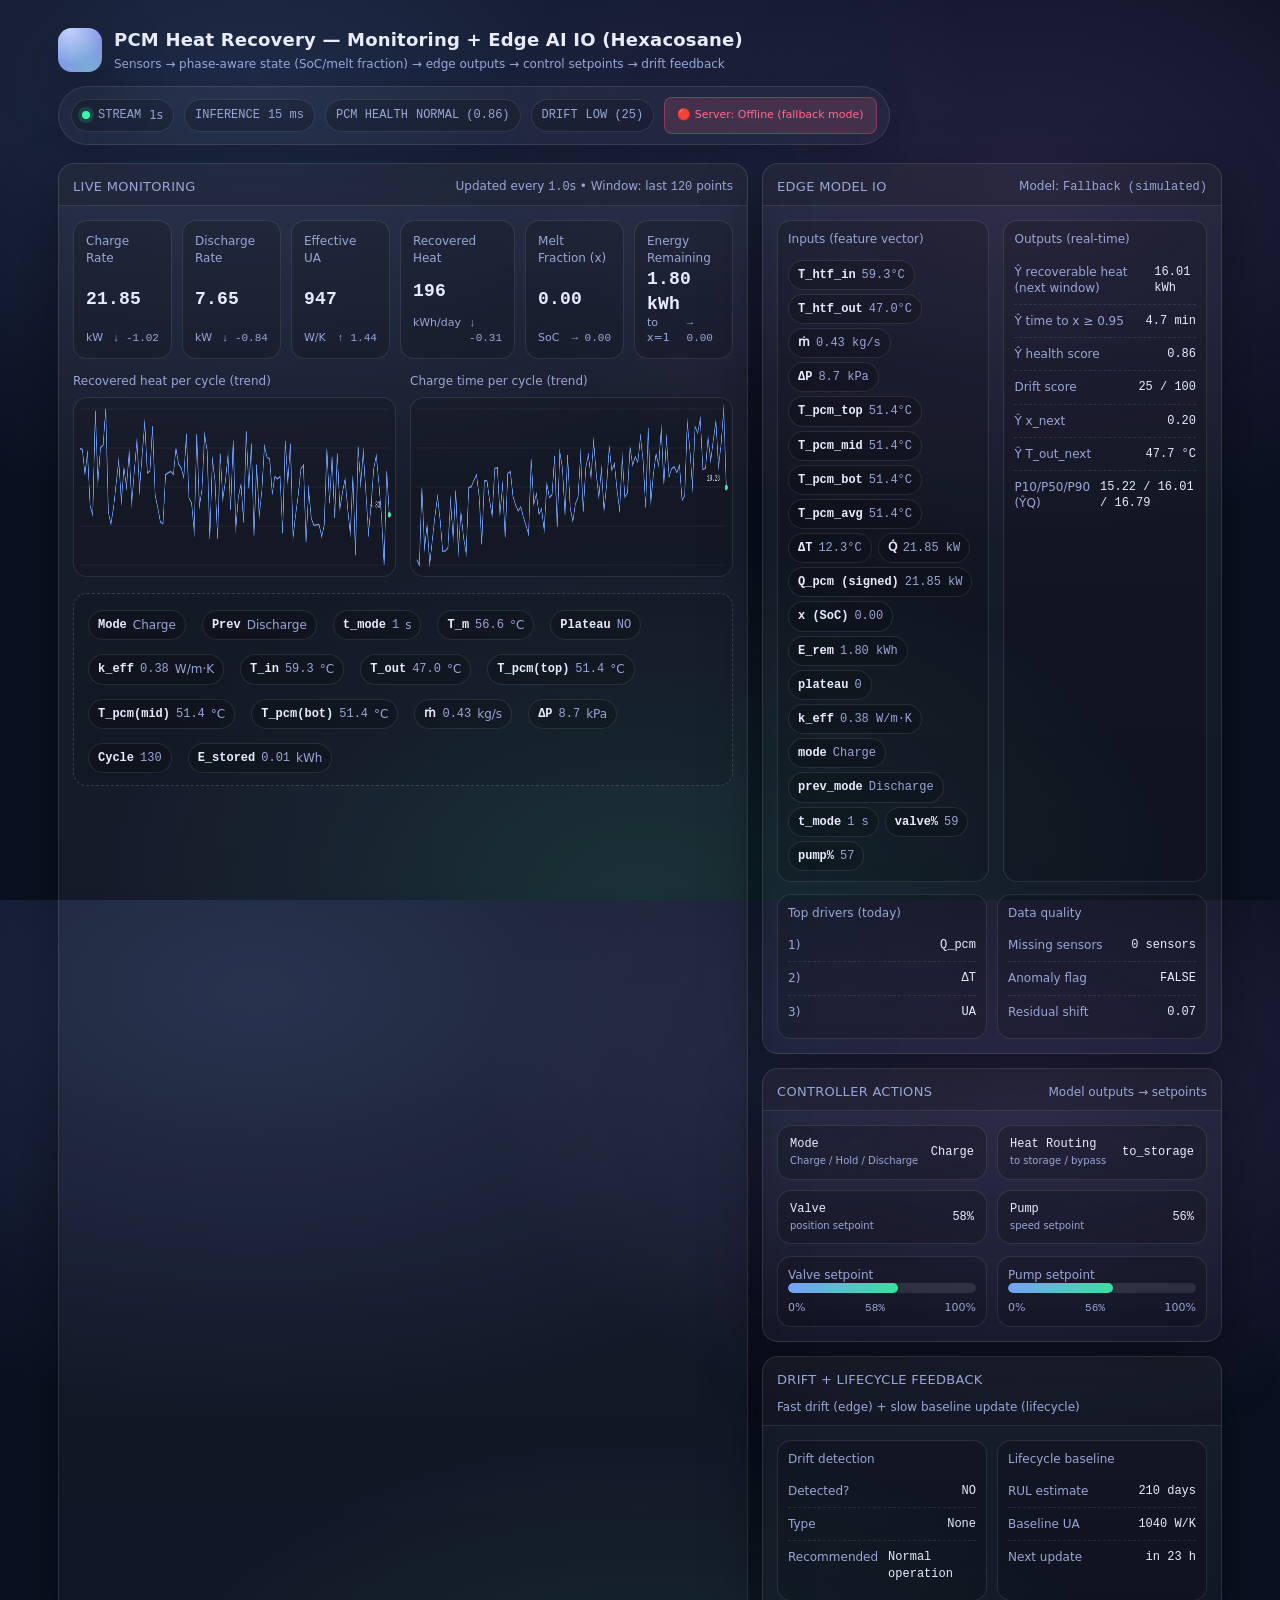
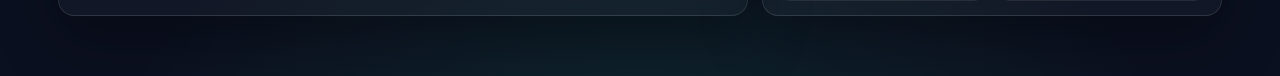
==== commit 5da48eb5: "Fix bugs" ====
--- a/index.html
+++ b/index.html
@@ -439,7 +439,7 @@
     const r = await fetch(`${ML_SERVER.url}/config`);
     if(!r.ok) throw new Error(`Config HTTP ${r.status}`);
     const cfg = await r.json();
-    FEATURE_ORDER = cfg.feature_order;   
+    FEATURE_ORDER = cfg.feature_names ?? cfg.feature_order; 
     // optional: store model name
     if(cfg.model_type) ML_SERVER.modelName = cfg.model_type;
     return FEATURE_ORDER;
@@ -702,7 +702,7 @@
         if(response.ok) {
           const data = await response.json();
           ML_SERVER.online = true;
-          ML_SERVER.modelName = data.model || 'unknown'; 
+          ML_SERVER.modelName = data.model_type ?? data.model ?? "unknown";
           updateServerStatus(true);
           return true;
         }
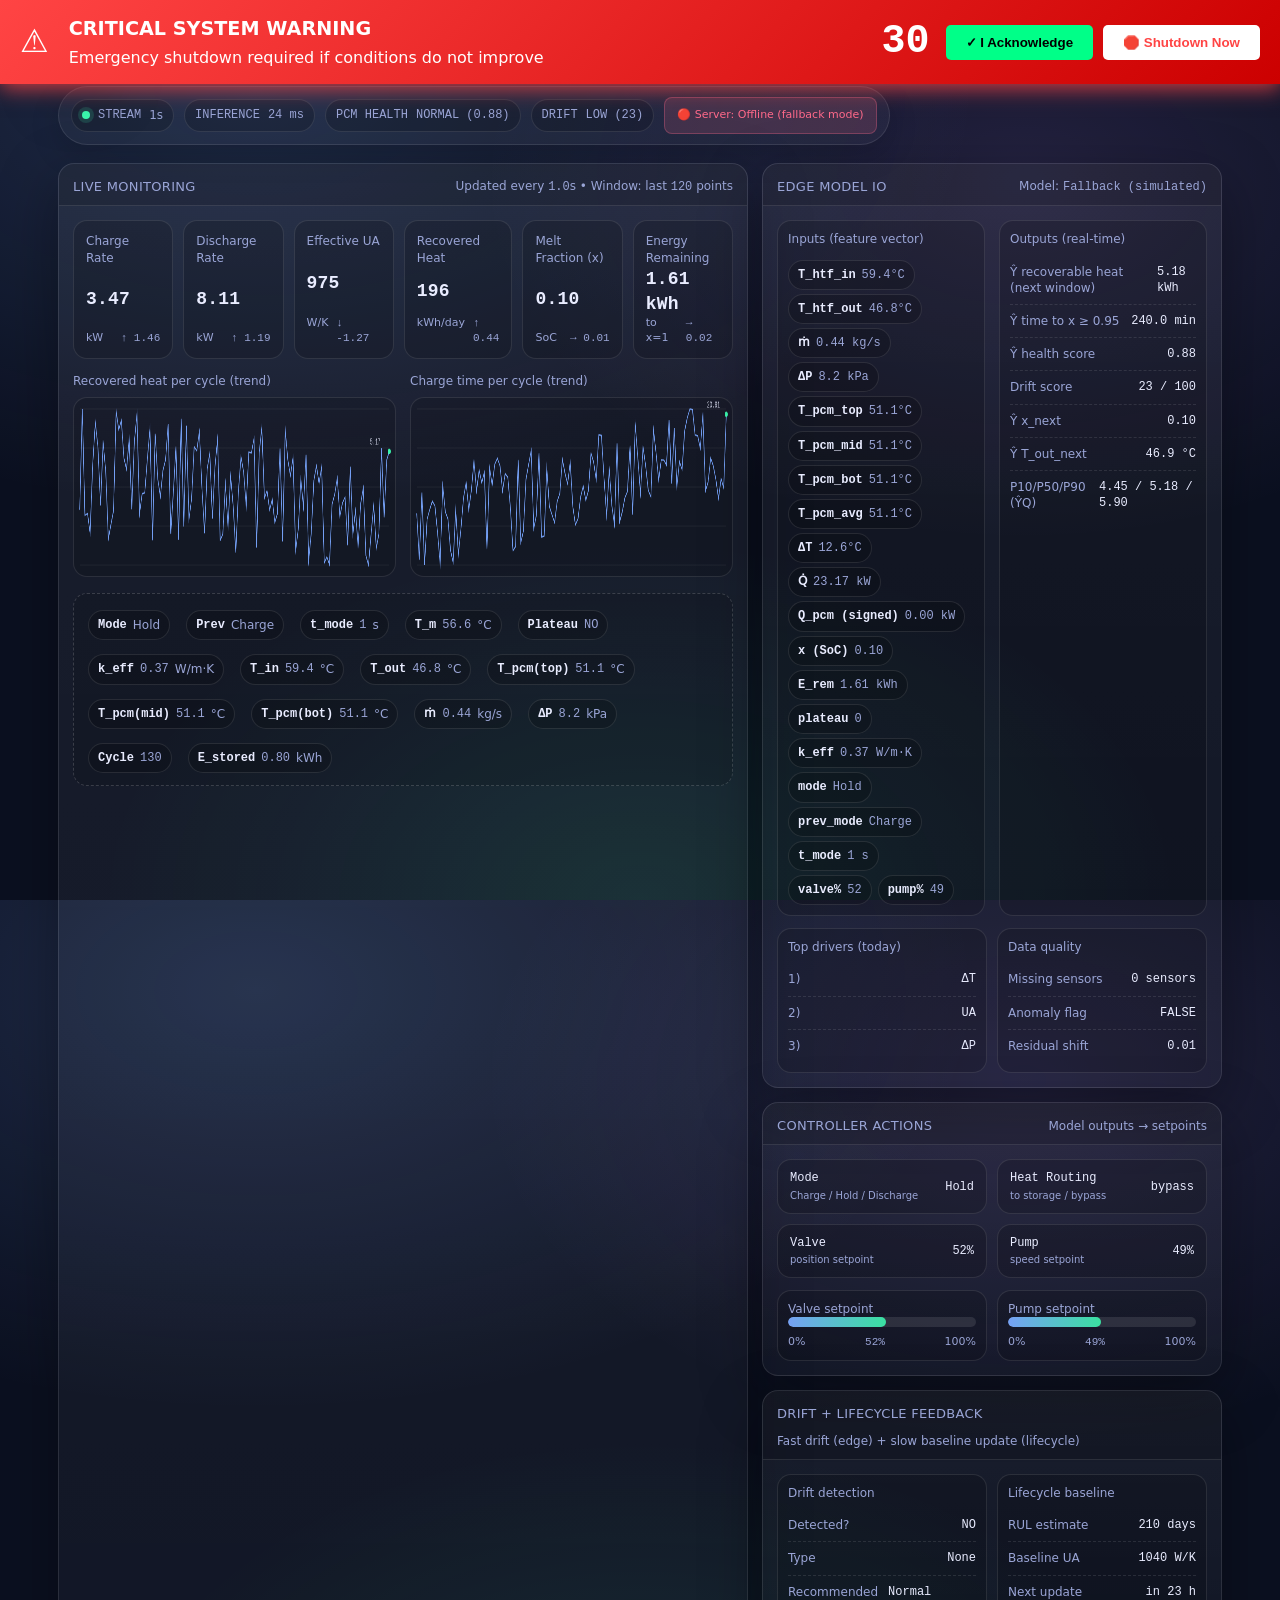
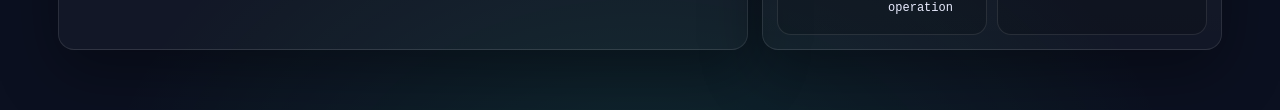
==== commit 4f64df1e: "Add saftey feature" ====
--- a/index.html
+++ b/index.html
@@ -201,9 +201,121 @@
     }
     .serverStatus.offline { background: rgba(255,106,139,.15); border-color: rgba(255,106,139,.3); color: var(--bad); }
     .serverStatus.online { background: rgba(60,255,178,.15); border-color: rgba(60,255,178,.3); color: var(--ok); }
+  /* Countdown notification bar at top */
+.countdown-notification-bar {
+    position: fixed;
+    top: 0;
+    left: 0;
+    right: 0;
+    background: linear-gradient(135deg, #ff4444, #cc0000);
+    color: white;
+    padding: 15px 20px;
+    box-shadow: 0 4px 20px rgba(255, 68, 68, 0.8);
+    z-index: 2000;
+    display: none;
+    align-items: center;
+    justify-content: space-between;
+    animation: slideDown 0.5s ease-out, barPulse 1s ease-in-out 0.5s infinite;
+}
+
+.countdown-notification-bar.active { display: flex; }
+
+@keyframes slideDown {
+    from { transform: translateY(-100%); opacity: 0; }
+    to { transform: translateY(0); opacity: 1; }
+}
+
+@keyframes barPulse {
+    0%, 100% { box-shadow: 0 4px 20px rgba(255, 68, 68, 0.8); }
+    50% { box-shadow: 0 4px 30px rgba(255, 68, 68, 1); }
+}
+
+.countdown-bar-content {
+    display: flex;
+    align-items: center;
+    gap: 20px;
+    flex: 1;
+}
+
+.countdown-bar-icon {
+    font-size: 2em;
+    animation: iconShake 0.5s ease-in-out infinite;
+}
+
+@keyframes iconShake {
+    0%, 100% { transform: rotate(0deg); }
+    25% { transform: rotate(-10deg); }
+    75% { transform: rotate(10deg); }
+}
+
+.countdown-bar-text { flex: 1; }
+
+.countdown-bar-text strong {
+    display: block;
+    font-size: 1.2em;
+    margin-bottom: 5px;
+}
+
+.countdown-bar-timer {
+    font-size: 2.5em;
+    font-weight: bold;
+    font-family: 'Courier New', monospace;
+    min-width: 80px;
+    text-align: center;
+}
+
+.countdown-bar-actions {
+    display: flex;
+    gap: 10px;
+}
+
+.countdown-bar-actions button {
+    padding: 10px 20px;
+    border: none;
+    border-radius: 5px;
+    cursor: pointer;
+    font-weight: 600;
+    transition: all 0.2s;
+}
+
+.btn-bar-acknowledge {
+    background: #00ff88;
+    color: #000;
+}
+
+.btn-bar-acknowledge:hover {
+    background: #00cc66;
+    transform: scale(1.05);
+}
+
+.btn-bar-shutdown {
+    background: white;
+    color: #ff4444;
+}
+
+.btn-bar-shutdown:hover {
+    background: #f0f0f0;
+    transform: scale(1.05);
+}
+
   </style>
 </head>
 <body>
+    <!-- Countdown Notification Bar -->
+  <div class="countdown-notification-bar" id="countdownBar">
+    <div class="countdown-bar-content">
+        <div class="countdown-bar-icon">⚠️</div>
+        <div class="countdown-bar-text">
+            <strong>CRITICAL SYSTEM WARNING</strong>
+            <span>Emergency shutdown required if conditions do not improve</span>
+        </div>
+        <div class="countdown-bar-timer" id="countdownBarTimer">30</div>
+    </div>
+    <div class="countdown-bar-actions">
+        <button class="btn-bar-acknowledge" onclick="acknowledgeWarning()">✓ I Acknowledge</button>
+        <button class="btn-bar-shutdown" onclick="shutdownFromCountdown()">🛑 Shutdown Now</button>
+    </div>
+  </div>
   <div class="wrap">
 
     <div class="topbar">
@@ -910,6 +1022,77 @@
       ctx.font = "12px ui-monospace, Menlo, Monaco, Consolas, 'Liberation Mono', 'Courier New', monospace";
       ctx.fillText(fmt(last,2), lx-54, ly-10);
     }
+    let countdownInterval = null;
+    async function performSafetyCheck() {
+    try {
+        const features = getCurrentFeatures();
+        const response = await fetch(`${API_BASE}/safety_check`, {
+            method: 'POST',
+            headers: { 'Content-Type': 'application/json' },
+            body: JSON.stringify({ features })
+        });
+        
+        const data = await response.json();
+        updateSafetyUI(data);
+        handleCountdown(data);  // ← ADD THIS LINE
+    } catch (error) {
+        console.error('Safety check failed:', error);
+    }
+}
+
+function handleCountdown(data) {
+    const bar = document.getElementById('countdownBar');
+    const timer = document.getElementById('countdownBarTimer');
+    
+    if (data.critical_countdown_active && data.critical_countdown_remaining !== null) {
+        bar.classList.add('active');
+        timer.textContent = data.critical_countdown_remaining;
+        
+        if (countdownInterval) clearInterval(countdownInterval);
+        
+        countdownInterval = setInterval(() => {
+            performSafetyCheck();
+        }, 1000);
+        
+        if (data.critical_countdown_remaining === 0) {
+            clearInterval(countdownInterval);
+            initiateEmergencyShutdown();
+        }
+    } else {
+        bar.classList.remove('active');
+        if (countdownInterval) {
+            clearInterval(countdownInterval);
+            countdownInterval = null;
+        }
+    }
+}
+
+async function acknowledgeWarning() {
+    try {
+        await fetch(`${API_BASE}/acknowledge_critical`, {
+            method: 'POST',
+            headers: { 'Content-Type': 'application/json' },
+            body: JSON.stringify({ acknowledged: true })
+        });
+        document.getElementById('countdownBar').classList.remove('active');
+        if (countdownInterval) {
+            clearInterval(countdownInterval);
+            countdownInterval = null;
+        }
+    } catch (error) {
+        console.error('Failed to acknowledge:', error);
+    }
+}
+
+  function shutdownFromCountdown() {
+      document.getElementById('countdownBar').classList.remove('active');
+      if (countdownInterval) {
+          clearInterval(countdownInterval);
+          countdownInterval = null;
+      }
+      initiateEmergencyShutdown();
+  }
+
 
     function renderFeatureTags(f){
       const entries = [
@@ -1147,6 +1330,8 @@
 
       console.log("✅ Dashboard ready. Running inference loop every 1s...");
       setInterval(mainLoop, 1000);
+      document.getElementById('countdownBar').classList.add('active');
+
     })();
   </script>
 </body>
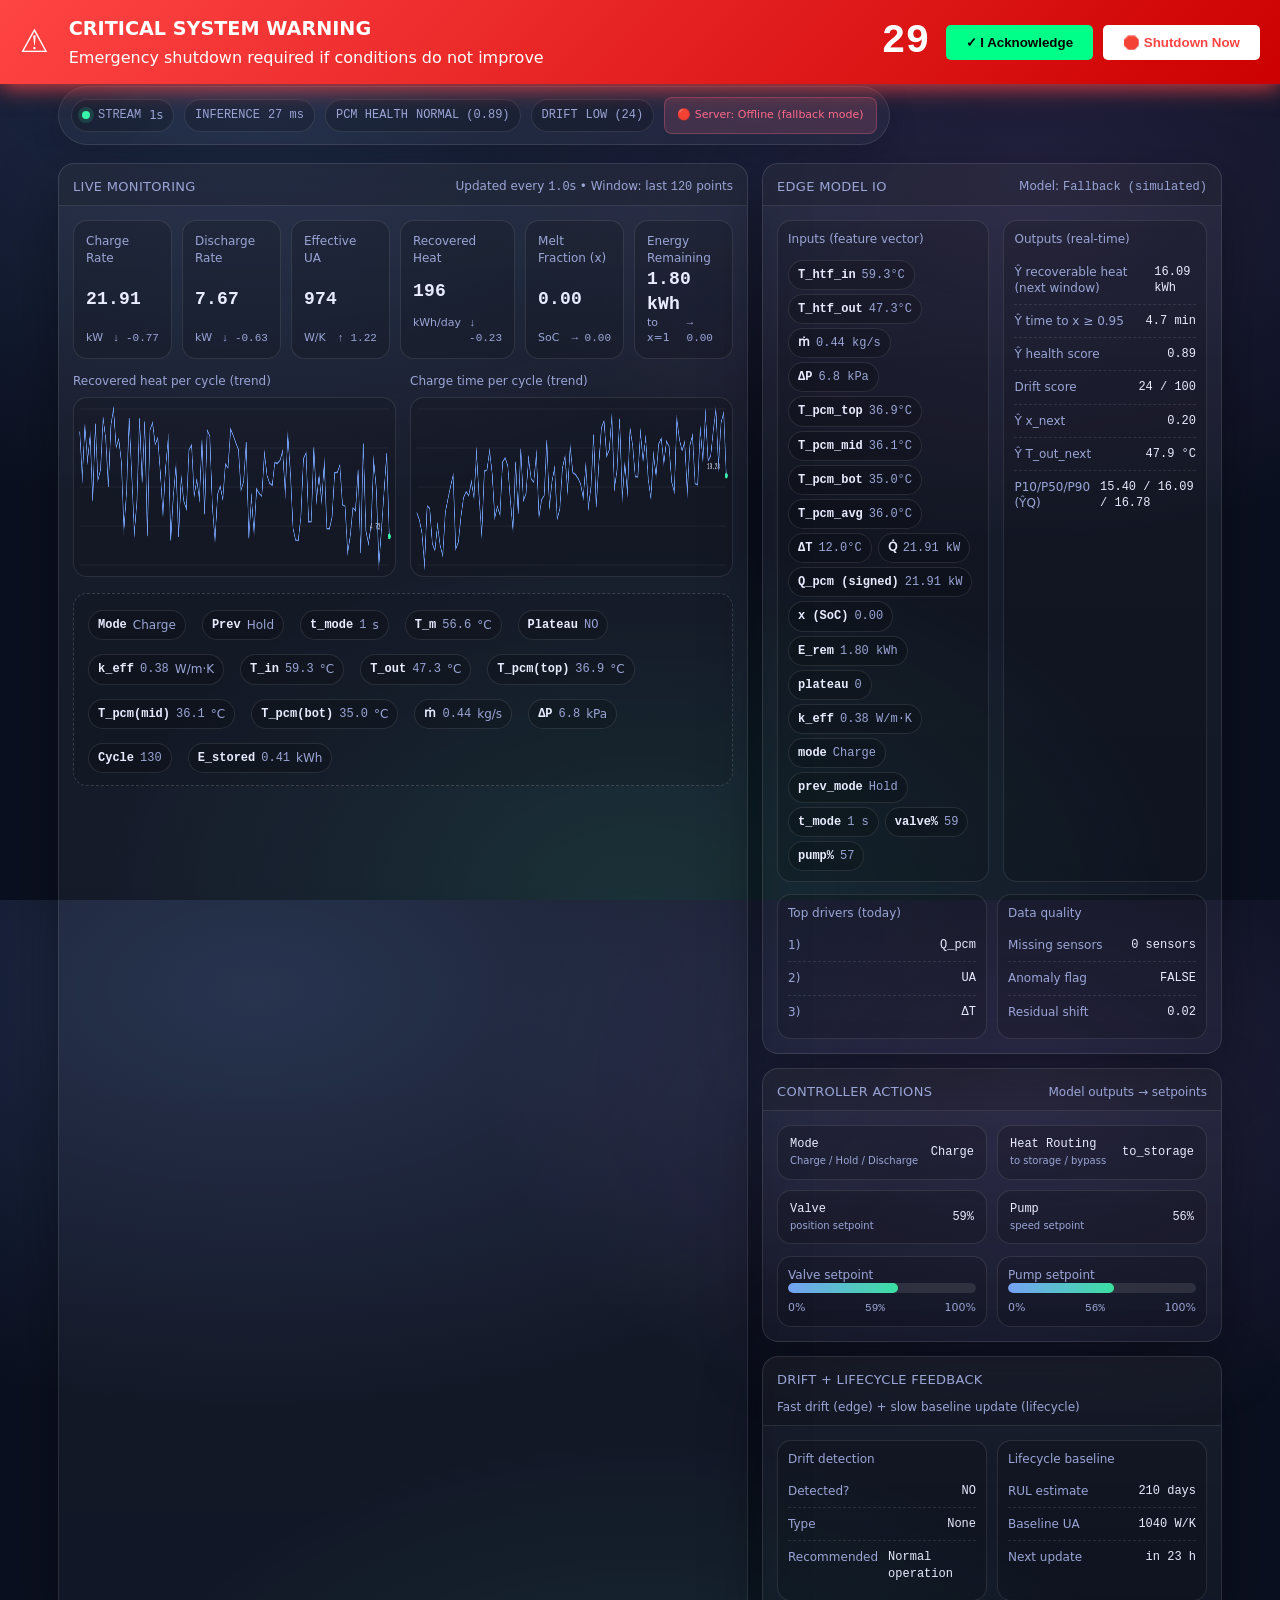
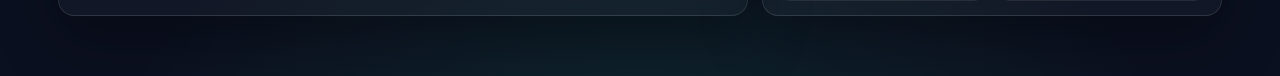
==== commit 8460ae12: "test" ====
--- a/index.html
+++ b/index.html
@@ -1310,6 +1310,27 @@
       pctBar($("pumpBar"), $("pumpPct"), state.pump);
     });
 
+    // Call this once after the page loads
+  function showTestCountdown() {
+    const bar   = document.getElementById('countdownBar');
+    const timer = document.getElementById('countdownBarTimer');
+
+    bar.classList.add('active');          // show the red bar
+    let t = 30;
+    timer.textContent = t;                // starting value
+
+    const testInt = setInterval(() => {
+      t -= 1;
+      timer.textContent = t;
+      if (t <= 0) {
+        clearInterval(testInt);
+        // optionally hide it:
+        // bar.classList.remove('active');
+      }
+    }, 1000);
+  }
+
+
     // =========================================================================
     // INITIALIZATION
     // =========================================================================
@@ -1331,6 +1352,7 @@
       console.log("✅ Dashboard ready. Running inference loop every 1s...");
       setInterval(mainLoop, 1000);
       document.getElementById('countdownBar').classList.add('active');
+      showTestCountdown();
 
     })();
   </script>
